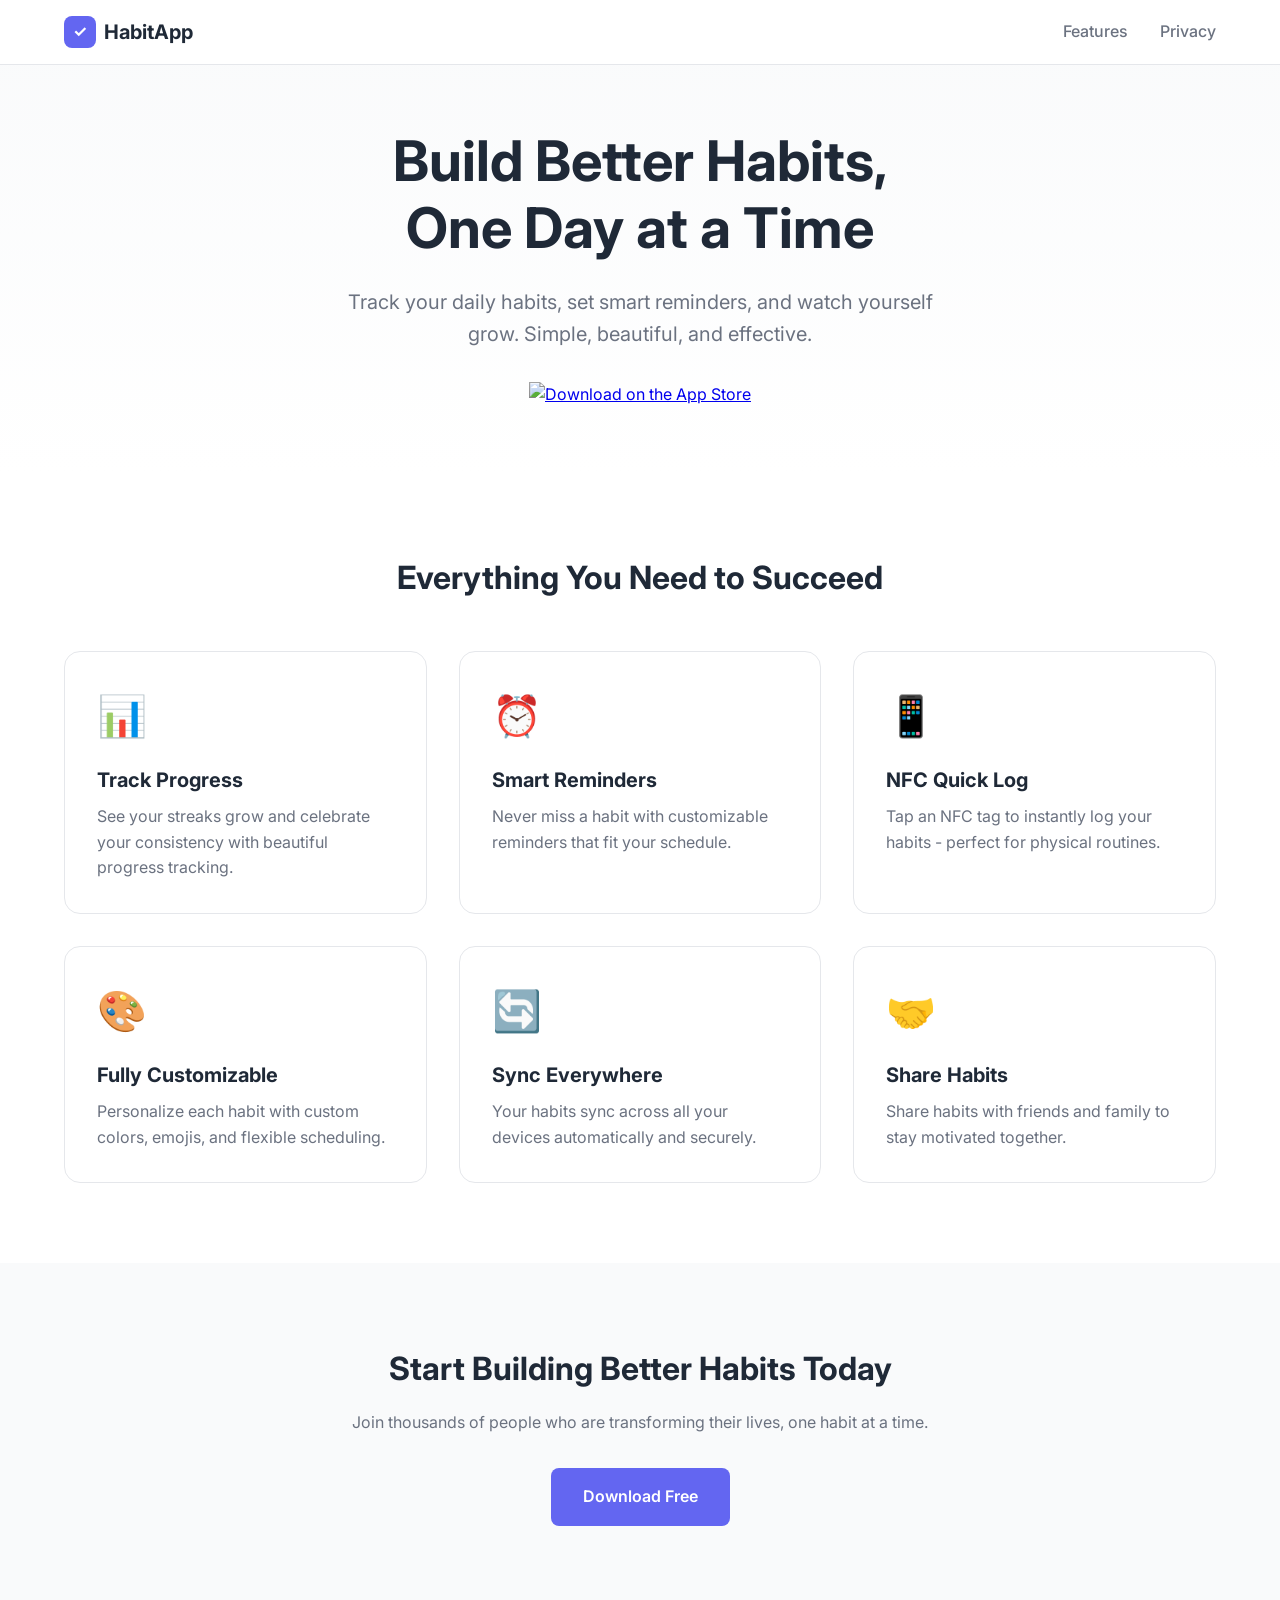
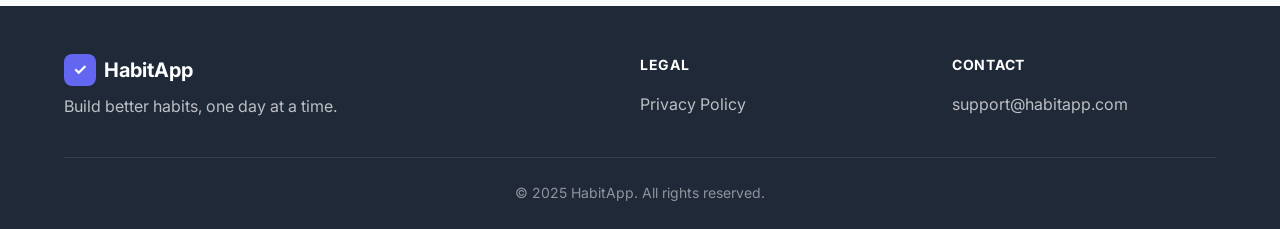
==== index.html @ f61e1944 "Add HabitApp website with privacy policy for App Store - Landing page with features and call-to-acti" ====
<!DOCTYPE html>
<html lang="en">
<head>
    <meta charset="UTF-8">
    <meta name="viewport" content="width=device-width, initial-scale=1.0">
    <meta name="description" content="HabitApp - Build better habits, one day at a time. Track your daily habits, set reminders, and achieve your goals.">
    <title>HabitApp - Build Better Habits</title>
    <link rel="stylesheet" href="styles.css">
    <link rel="preconnect" href="https://fonts.googleapis.com">
    <link rel="preconnect" href="https://fonts.gstatic.com" crossorigin>
    <link href="https://fonts.googleapis.com/css2?family=Inter:wght@400;500;600;700&display=swap" rel="stylesheet">
</head>
<body>
    <header>
        <nav class="container">
            <div class="logo">
                <span class="logo-icon">✓</span>
                <span class="logo-text">HabitApp</span>
            </div>
            <ul class="nav-links">
                <li><a href="#features">Features</a></li>
                <li><a href="privacy.html">Privacy</a></li>
            </ul>
        </nav>
    </header>

    <main>
        <section class="hero">
            <div class="container">
                <h1>Build Better Habits,<br>One Day at a Time</h1>
                <p class="hero-subtitle">Track your daily habits, set smart reminders, and watch yourself grow. Simple, beautiful, and effective.</p>
                <div class="app-badges">
                    <a href="#" class="app-badge">
                        <img src="https://developer.apple.com/assets/elements/badges/download-on-the-app-store.svg" alt="Download on the App Store">
                    </a>
                </div>
            </div>
        </section>

        <section id="features" class="features">
            <div class="container">
                <h2>Everything You Need to Succeed</h2>
                <div class="features-grid">
                    <div class="feature-card">
                        <div class="feature-icon">📊</div>
                        <h3>Track Progress</h3>
                        <p>See your streaks grow and celebrate your consistency with beautiful progress tracking.</p>
                    </div>
                    <div class="feature-card">
                        <div class="feature-icon">⏰</div>
                        <h3>Smart Reminders</h3>
                        <p>Never miss a habit with customizable reminders that fit your schedule.</p>
                    </div>
                    <div class="feature-card">
                        <div class="feature-icon">📱</div>
                        <h3>NFC Quick Log</h3>
                        <p>Tap an NFC tag to instantly log your habits - perfect for physical routines.</p>
                    </div>
                    <div class="feature-card">
                        <div class="feature-icon">🎨</div>
                        <h3>Fully Customizable</h3>
                        <p>Personalize each habit with custom colors, emojis, and flexible scheduling.</p>
                    </div>
                    <div class="feature-card">
                        <div class="feature-icon">🔄</div>
                        <h3>Sync Everywhere</h3>
                        <p>Your habits sync across all your devices automatically and securely.</p>
                    </div>
                    <div class="feature-card">
                        <div class="feature-icon">🤝</div>
                        <h3>Share Habits</h3>
                        <p>Share habits with friends and family to stay motivated together.</p>
                    </div>
                </div>
            </div>
        </section>

        <section class="cta">
            <div class="container">
                <h2>Start Building Better Habits Today</h2>
                <p>Join thousands of people who are transforming their lives, one habit at a time.</p>
                <a href="#" class="cta-button">Download Free</a>
            </div>
        </section>
    </main>

    <footer>
        <div class="container">
            <div class="footer-content">
                <div class="footer-brand">
                    <div class="logo">
                        <span class="logo-icon">✓</span>
                        <span class="logo-text">HabitApp</span>
                    </div>
                    <p>Build better habits, one day at a time.</p>
                </div>
                <div class="footer-links">
                    <h4>Legal</h4>
                    <ul>
                        <li><a href="privacy.html">Privacy Policy</a></li>
                    </ul>
                </div>
                <div class="footer-links">
                    <h4>Contact</h4>
                    <ul>
                        <li><a href="mailto:support@habitapp.com">support@habitapp.com</a></li>
                    </ul>
                </div>
            </div>
            <div class="footer-bottom">
                <p>&copy; 2025 HabitApp. All rights reserved.</p>
            </div>
        </div>
    </footer>
</body>
</html>
---- styles.css ----
/* Reset and base styles */
*, *::before, *::after {
    box-sizing: border-box;
    margin: 0;
    padding: 0;
}

:root {
    --primary-color: #6366f1;
    --primary-dark: #4f46e5;
    --text-color: #1f2937;
    --text-light: #6b7280;
    --background: #ffffff;
    --background-alt: #f9fafb;
    --border-color: #e5e7eb;
    --success-color: #10b981;
}

html {
    scroll-behavior: smooth;
}

body {
    font-family: 'Inter', -apple-system, BlinkMacSystemFont, 'Segoe UI', Roboto, sans-serif;
    line-height: 1.6;
    color: var(--text-color);
    background: var(--background);
}

.container {
    max-width: 1200px;
    margin: 0 auto;
    padding: 0 1.5rem;
}

/* Header */
header {
    position: fixed;
    top: 0;
    left: 0;
    right: 0;
    background: rgba(255, 255, 255, 0.95);
    backdrop-filter: blur(10px);
    border-bottom: 1px solid var(--border-color);
    z-index: 1000;
}

header nav {
    display: flex;
    justify-content: space-between;
    align-items: center;
    height: 4rem;
}

.logo {
    display: flex;
    align-items: center;
    gap: 0.5rem;
    font-weight: 700;
    font-size: 1.25rem;
}

.logo-icon {
    display: flex;
    align-items: center;
    justify-content: center;
    width: 2rem;
    height: 2rem;
    background: var(--primary-color);
    color: white;
    border-radius: 0.5rem;
    font-size: 1rem;
}

.nav-links {
    display: flex;
    list-style: none;
    gap: 2rem;
}

.nav-links a {
    text-decoration: none;
    color: var(--text-light);
    font-weight: 500;
    transition: color 0.2s;
}

.nav-links a:hover,
.nav-links a.active {
    color: var(--primary-color);
}

/* Hero Section */
.hero {
    padding: 8rem 0 4rem;
    text-align: center;
    background: linear-gradient(180deg, var(--background-alt) 0%, var(--background) 100%);
}

.hero h1 {
    font-size: clamp(2.5rem, 5vw, 3.5rem);
    font-weight: 700;
    line-height: 1.2;
    margin-bottom: 1.5rem;
    color: var(--text-color);
}

.hero-subtitle {
    font-size: 1.25rem;
    color: var(--text-light);
    max-width: 600px;
    margin: 0 auto 2rem;
}

.app-badges {
    display: flex;
    justify-content: center;
    gap: 1rem;
    flex-wrap: wrap;
}

.app-badge img {
    height: 50px;
    transition: transform 0.2s;
}

.app-badge:hover img {
    transform: scale(1.05);
}

/* Features Section */
.features {
    padding: 5rem 0;
}

.features h2 {
    text-align: center;
    font-size: 2rem;
    margin-bottom: 3rem;
}

.features-grid {
    display: grid;
    grid-template-columns: repeat(auto-fit, minmax(300px, 1fr));
    gap: 2rem;
}

.feature-card {
    padding: 2rem;
    background: var(--background);
    border: 1px solid var(--border-color);
    border-radius: 1rem;
    transition: box-shadow 0.2s, transform 0.2s;
}

.feature-card:hover {
    box-shadow: 0 10px 40px rgba(0, 0, 0, 0.1);
    transform: translateY(-2px);
}

.feature-icon {
    font-size: 2.5rem;
    margin-bottom: 1rem;
}

.feature-card h3 {
    font-size: 1.25rem;
    margin-bottom: 0.5rem;
}

.feature-card p {
    color: var(--text-light);
}

/* CTA Section */
.cta {
    padding: 5rem 0;
    text-align: center;
    background: var(--background-alt);
}

.cta h2 {
    font-size: 2rem;
    margin-bottom: 1rem;
}

.cta p {
    color: var(--text-light);
    margin-bottom: 2rem;
}

.cta-button {
    display: inline-block;
    padding: 1rem 2rem;
    background: var(--primary-color);
    color: white;
    text-decoration: none;
    border-radius: 0.5rem;
    font-weight: 600;
    transition: background 0.2s, transform 0.2s;
}

.cta-button:hover {
    background: var(--primary-dark);
    transform: translateY(-2px);
}

/* Footer */
footer {
    padding: 3rem 0 1.5rem;
    background: var(--text-color);
    color: white;
}

.footer-content {
    display: grid;
    grid-template-columns: 2fr 1fr 1fr;
    gap: 3rem;
    margin-bottom: 2rem;
}

.footer-brand p {
    color: rgba(255, 255, 255, 0.7);
    margin-top: 0.5rem;
}

.footer-brand .logo {
    color: white;
}

.footer-brand .logo-icon {
    background: var(--primary-color);
}

.footer-links h4 {
    margin-bottom: 1rem;
    font-size: 0.875rem;
    text-transform: uppercase;
    letter-spacing: 0.05em;
}

.footer-links ul {
    list-style: none;
}

.footer-links li {
    margin-bottom: 0.5rem;
}

.footer-links a {
    color: rgba(255, 255, 255, 0.7);
    text-decoration: none;
    transition: color 0.2s;
}

.footer-links a:hover {
    color: white;
}

.footer-bottom {
    padding-top: 1.5rem;
    border-top: 1px solid rgba(255, 255, 255, 0.1);
    text-align: center;
    color: rgba(255, 255, 255, 0.5);
    font-size: 0.875rem;
}

/* Privacy Page */
.privacy-page {
    padding: 6rem 0 4rem;
}

.privacy-content {
    max-width: 800px;
    margin: 0 auto;
}

.privacy-content h1 {
    font-size: 2.5rem;
    margin-bottom: 0.5rem;
}

.privacy-content .last-updated {
    color: var(--text-light);
    margin-bottom: 2rem;
}

.privacy-content section {
    margin-bottom: 2rem;
}

.privacy-content h2 {
    font-size: 1.5rem;
    margin-bottom: 1rem;
    padding-top: 1rem;
    border-top: 1px solid var(--border-color);
}

.privacy-content h2:first-of-type {
    border-top: none;
}

.privacy-content h3 {
    font-size: 1.125rem;
    margin: 1.5rem 0 0.75rem;
    color: var(--text-color);
}

.privacy-content p {
    margin-bottom: 1rem;
    color: var(--text-light);
}

.privacy-content ul,
.privacy-content ol {
    margin-bottom: 1rem;
    padding-left: 1.5rem;
    color: var(--text-light);
}

.privacy-content li {
    margin-bottom: 0.5rem;
}

.privacy-content a {
    color: var(--primary-color);
    text-decoration: none;
}

.privacy-content a:hover {
    text-decoration: underline;
}

.privacy-content hr {
    margin: 2rem 0;
    border: none;
    border-top: 1px solid var(--border-color);
}

.privacy-content .agreement-notice {
    font-style: italic;
    text-align: center;
    color: var(--text-light);
}

/* Responsive */
@media (max-width: 768px) {
    .footer-content {
        grid-template-columns: 1fr;
        gap: 2rem;
        text-align: center;
    }

    .footer-brand .logo {
        justify-content: center;
    }

    .nav-links {
        gap: 1rem;
    }

    .features-grid {
        grid-template-columns: 1fr;
    }
}
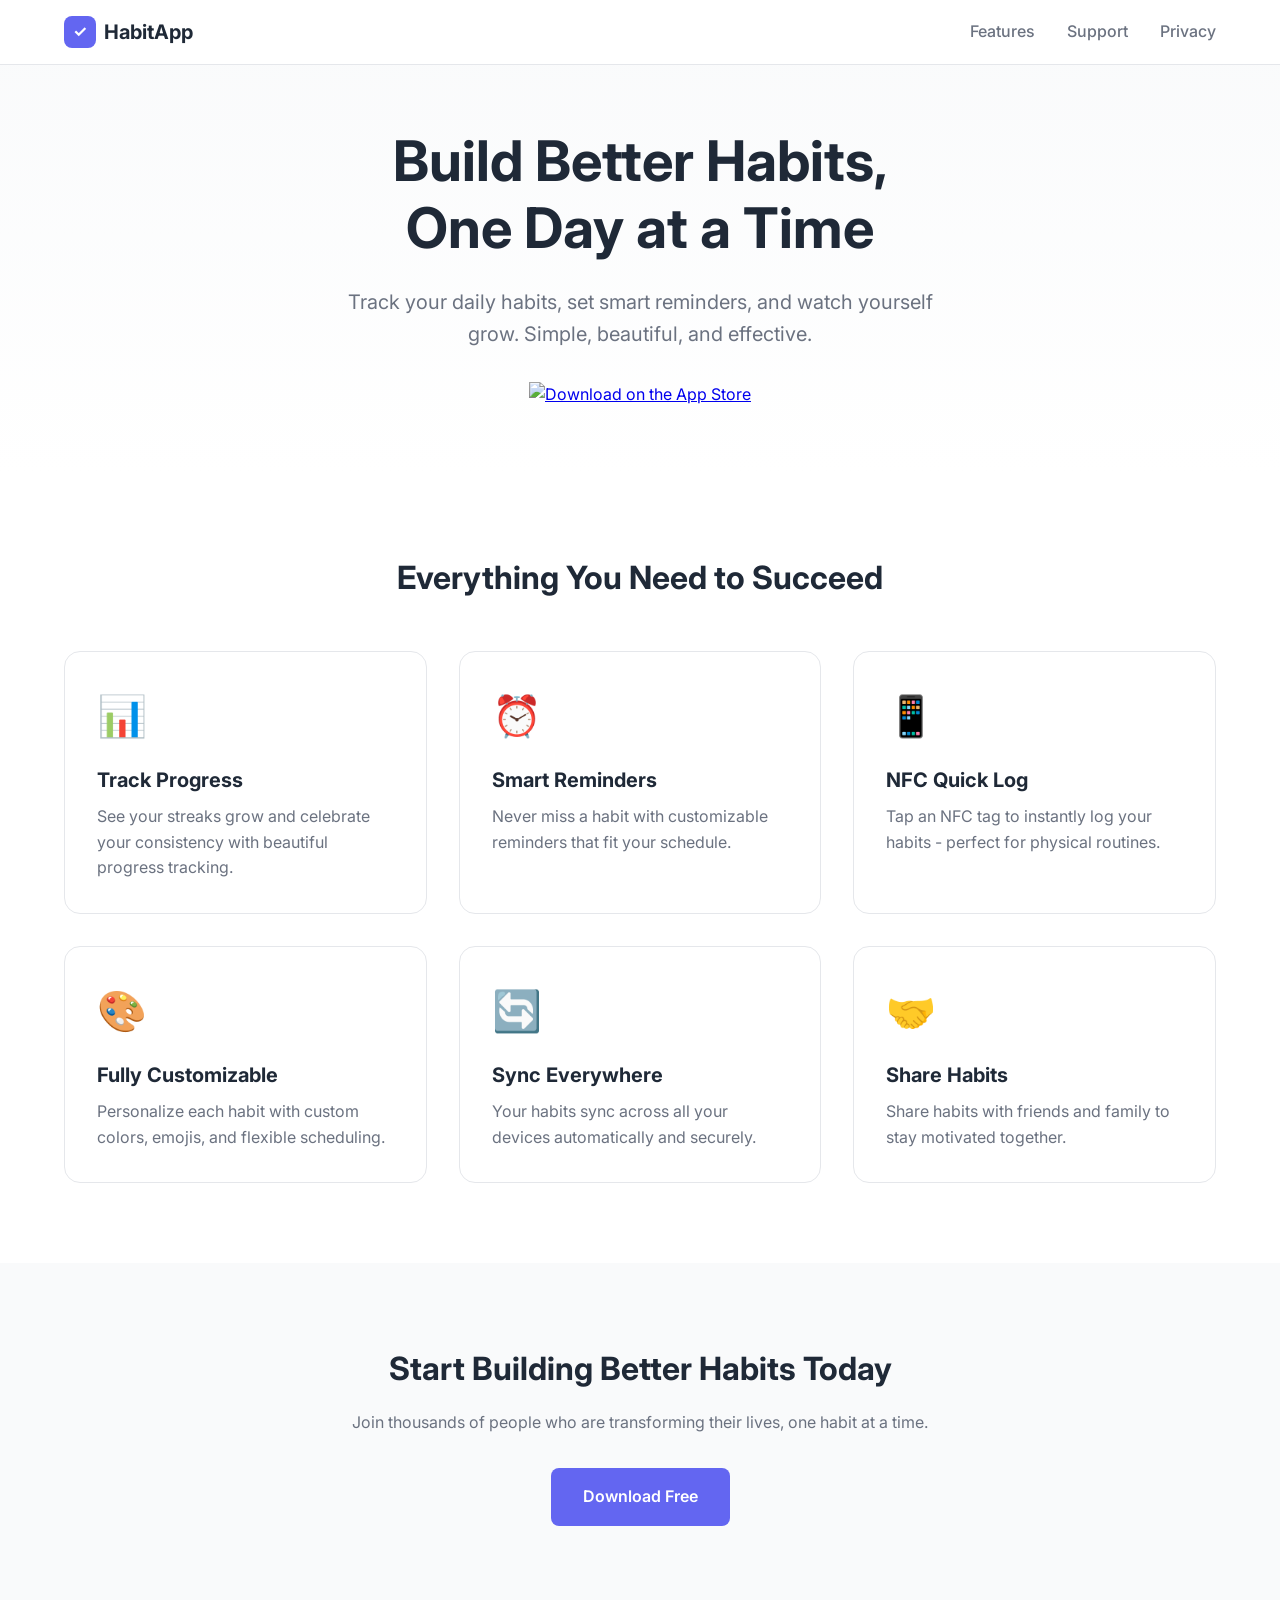
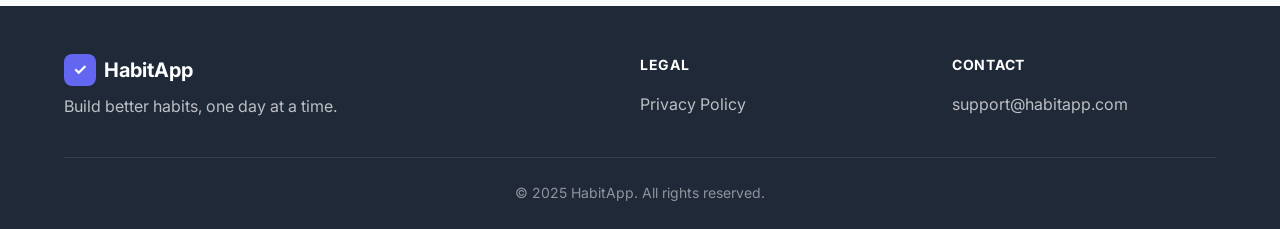
==== commit fb95721c: "Add support page for App Store submission - Support page with FAQ and contact information - Updated " ====
--- a/index.html
+++ b/index.html
@@ -19,6 +19,7 @@
             </div>
             <ul class="nav-links">
                 <li><a href="#features">Features</a></li>
+                <li><a href="support.html">Support</a></li>
                 <li><a href="privacy.html">Privacy</a></li>
             </ul>
         </nav>
--- a/styles.css
+++ b/styles.css
@@ -343,6 +343,125 @@
     color: var(--text-light);
 }
 
+/* Support Page */
+.support-page {
+    padding: 6rem 0 4rem;
+}
+
+.support-content {
+    max-width: 800px;
+    margin: 0 auto;
+}
+
+.support-content h1 {
+    font-size: 2.5rem;
+    margin-bottom: 0.5rem;
+}
+
+.support-intro {
+    font-size: 1.125rem;
+    color: var(--text-light);
+    margin-bottom: 3rem;
+}
+
+.contact-section {
+    background: var(--background-alt);
+    padding: 2rem;
+    border-radius: 1rem;
+    text-align: center;
+    margin-bottom: 3rem;
+}
+
+.contact-section h2 {
+    margin-bottom: 1rem;
+}
+
+.contact-section p {
+    color: var(--text-light);
+    margin-bottom: 1rem;
+}
+
+.contact-button {
+    display: inline-block;
+    padding: 0.875rem 2rem;
+    background: var(--primary-color);
+    color: white;
+    text-decoration: none;
+    border-radius: 0.5rem;
+    font-weight: 600;
+    transition: background 0.2s, transform 0.2s;
+    margin-bottom: 1rem;
+}
+
+.contact-button:hover {
+    background: var(--primary-dark);
+    transform: translateY(-2px);
+}
+
+.response-time {
+    font-size: 0.875rem;
+    color: var(--text-light);
+    margin-bottom: 0 !important;
+}
+
+.faq-section {
+    margin-bottom: 3rem;
+}
+
+.faq-section h2 {
+    margin-bottom: 1.5rem;
+}
+
+.faq-item {
+    padding: 1.5rem 0;
+    border-bottom: 1px solid var(--border-color);
+}
+
+.faq-item:last-child {
+    border-bottom: none;
+}
+
+.faq-item h3 {
+    font-size: 1.125rem;
+    margin-bottom: 0.5rem;
+    color: var(--text-color);
+}
+
+.faq-item p {
+    color: var(--text-light);
+    margin: 0;
+}
+
+.faq-item a {
+    color: var(--primary-color);
+    text-decoration: none;
+}
+
+.faq-item a:hover {
+    text-decoration: underline;
+}
+
+.links-section h2 {
+    margin-bottom: 1rem;
+}
+
+.links-section ul {
+    list-style: none;
+}
+
+.links-section li {
+    margin-bottom: 0.5rem;
+}
+
+.links-section a {
+    color: var(--primary-color);
+    text-decoration: none;
+}
+
+.links-section a:hover {
+    text-decoration: underline;
+}
+
 /* Responsive */
 @media (max-width: 768px) {
     .footer-content {
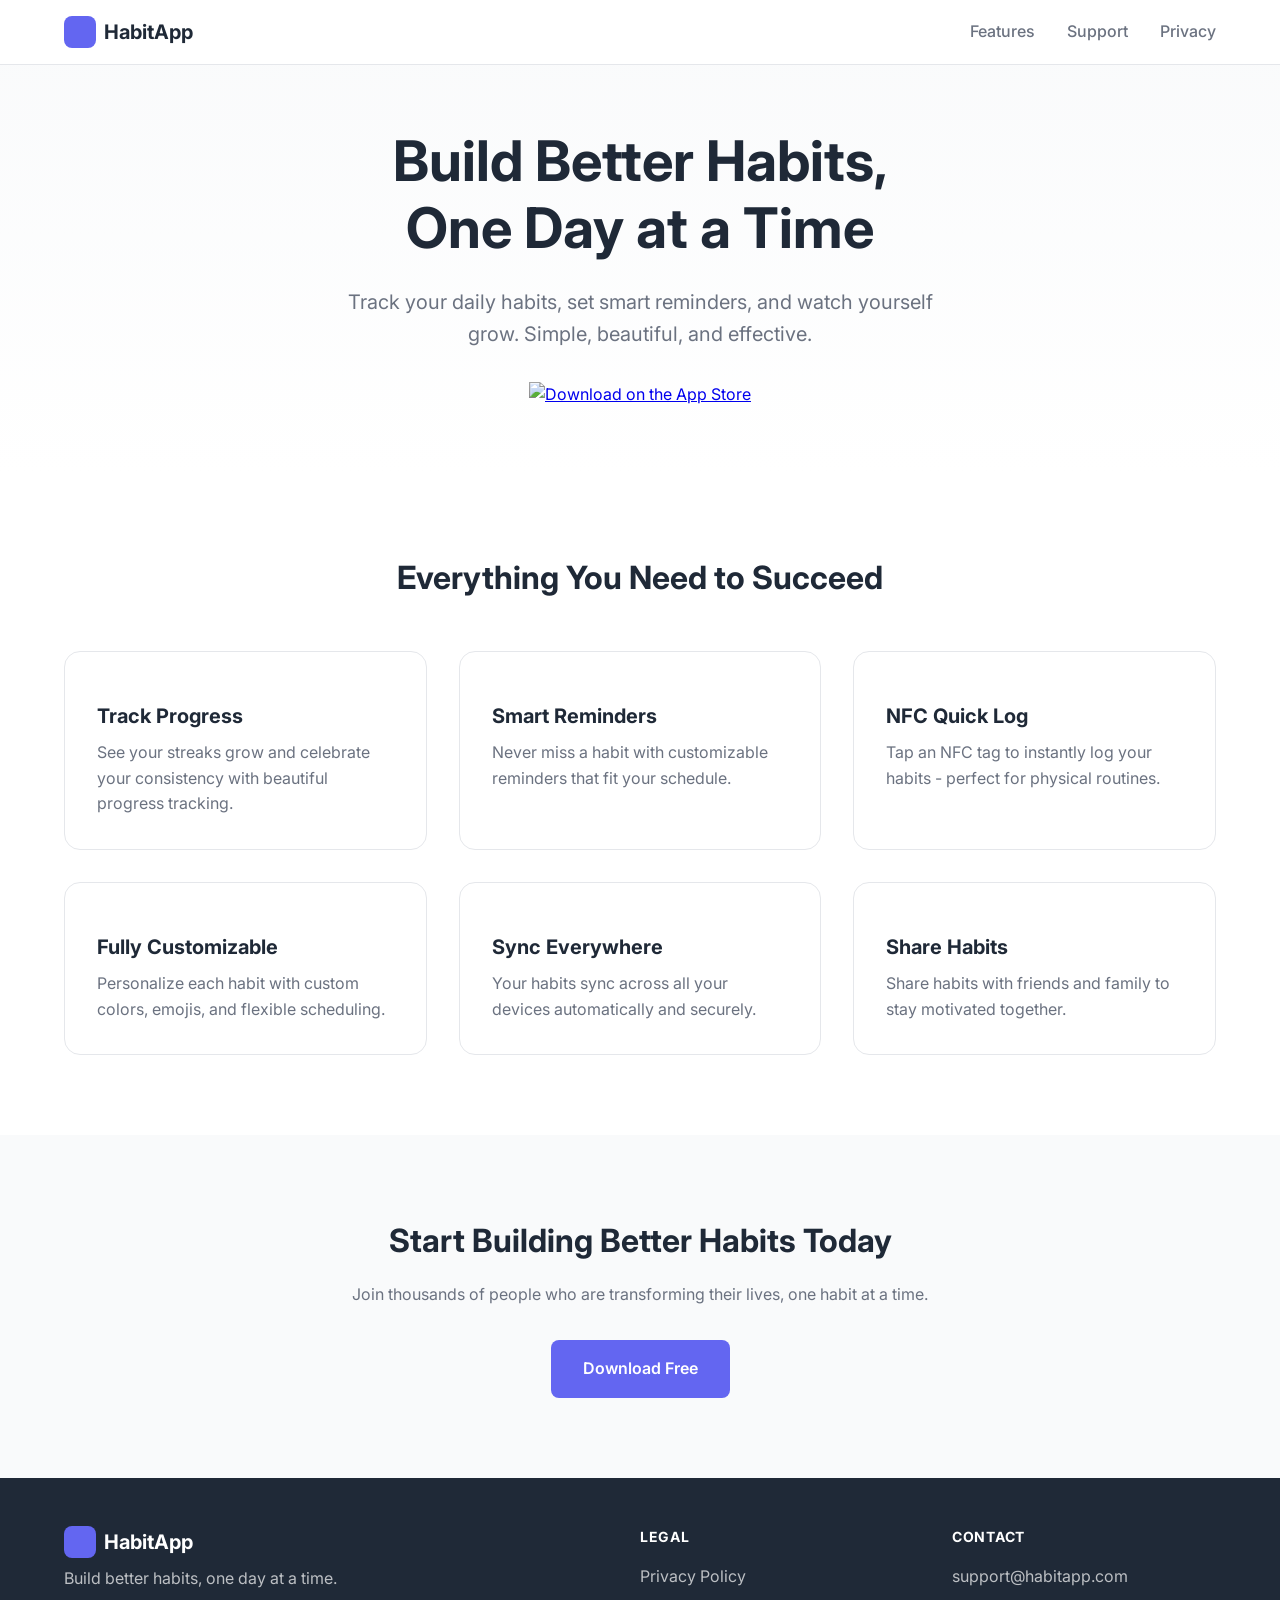
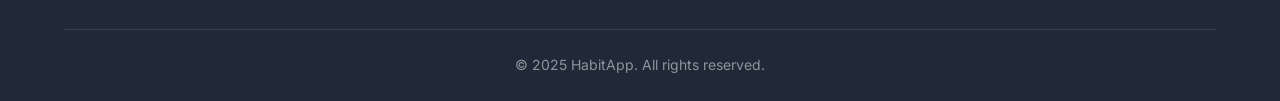
==== commit 94dca525: "Link real App Store URL and replace emoji icons with Ionicons Points download links to the live App " ====
--- a/index.html
+++ b/index.html
@@ -9,12 +9,14 @@
     <link rel="preconnect" href="https://fonts.googleapis.com">
     <link rel="preconnect" href="https://fonts.gstatic.com" crossorigin>
     <link href="https://fonts.googleapis.com/css2?family=Inter:wght@400;500;600;700&display=swap" rel="stylesheet">
+    <script type="module" src="https://unpkg.com/ionicons@7.1.0/dist/ionicons/ionicons.esm.js"></script>
+    <script nomodule src="https://unpkg.com/ionicons@7.1.0/dist/ionicons/ionicons.js"></script>
 </head>
 <body>
     <header>
         <nav class="container">
             <div class="logo">
-                <span class="logo-icon">✓</span>
+                <ion-icon name="checkmark-circle" class="logo-icon"></ion-icon>
                 <span class="logo-text">HabitApp</span>
             </div>
             <ul class="nav-links">
@@ -31,7 +33,7 @@
                 <h1>Build Better Habits,<br>One Day at a Time</h1>
                 <p class="hero-subtitle">Track your daily habits, set smart reminders, and watch yourself grow. Simple, beautiful, and effective.</p>
                 <div class="app-badges">
-                    <a href="#" class="app-badge">
+                    <a href="https://apps.apple.com/us/app/habitapp-nfc/id6757717491" class="app-badge">
                         <img src="https://developer.apple.com/assets/elements/badges/download-on-the-app-store.svg" alt="Download on the App Store">
                     </a>
                 </div>
@@ -43,32 +45,32 @@
                 <h2>Everything You Need to Succeed</h2>
                 <div class="features-grid">
                     <div class="feature-card">
-                        <div class="feature-icon">📊</div>
+                        <ion-icon name="stats-chart-outline" class="feature-icon"></ion-icon>
                         <h3>Track Progress</h3>
                         <p>See your streaks grow and celebrate your consistency with beautiful progress tracking.</p>
                     </div>
                     <div class="feature-card">
-                        <div class="feature-icon">⏰</div>
+                        <ion-icon name="alarm-outline" class="feature-icon"></ion-icon>
                         <h3>Smart Reminders</h3>
                         <p>Never miss a habit with customizable reminders that fit your schedule.</p>
                     </div>
                     <div class="feature-card">
-                        <div class="feature-icon">📱</div>
+                        <ion-icon name="scan-outline" class="feature-icon"></ion-icon>
                         <h3>NFC Quick Log</h3>
                         <p>Tap an NFC tag to instantly log your habits - perfect for physical routines.</p>
                     </div>
                     <div class="feature-card">
-                        <div class="feature-icon">🎨</div>
+                        <ion-icon name="color-palette-outline" class="feature-icon"></ion-icon>
                         <h3>Fully Customizable</h3>
                         <p>Personalize each habit with custom colors, emojis, and flexible scheduling.</p>
                     </div>
                     <div class="feature-card">
-                        <div class="feature-icon">🔄</div>
+                        <ion-icon name="sync-outline" class="feature-icon"></ion-icon>
                         <h3>Sync Everywhere</h3>
                         <p>Your habits sync across all your devices automatically and securely.</p>
                     </div>
                     <div class="feature-card">
-                        <div class="feature-icon">🤝</div>
+                        <ion-icon name="people-outline" class="feature-icon"></ion-icon>
                         <h3>Share Habits</h3>
                         <p>Share habits with friends and family to stay motivated together.</p>
                     </div>
@@ -80,7 +82,7 @@
             <div class="container">
                 <h2>Start Building Better Habits Today</h2>
                 <p>Join thousands of people who are transforming their lives, one habit at a time.</p>
-                <a href="#" class="cta-button">Download Free</a>
+                <a href="https://apps.apple.com/us/app/habitapp-nfc/id6757717491" class="cta-button">Download Free</a>
             </div>
         </section>
     </main>
@@ -90,7 +92,7 @@
             <div class="footer-content">
                 <div class="footer-brand">
                     <div class="logo">
-                        <span class="logo-icon">✓</span>
+                        <ion-icon name="checkmark-circle" class="logo-icon"></ion-icon>
                         <span class="logo-text">HabitApp</span>
                     </div>
                     <p>Build better habits, one day at a time.</p>
--- a/styles.css
+++ b/styles.css
@@ -69,7 +69,7 @@
     background: var(--primary-color);
     color: white;
     border-radius: 0.5rem;
-    font-size: 1rem;
+    font-size: 1.25rem;
 }
 
 .nav-links {
@@ -159,7 +159,9 @@
 }
 
 .feature-icon {
+    display: block;
     font-size: 2.5rem;
+    color: var(--primary-color);
     margin-bottom: 1rem;
 }
 
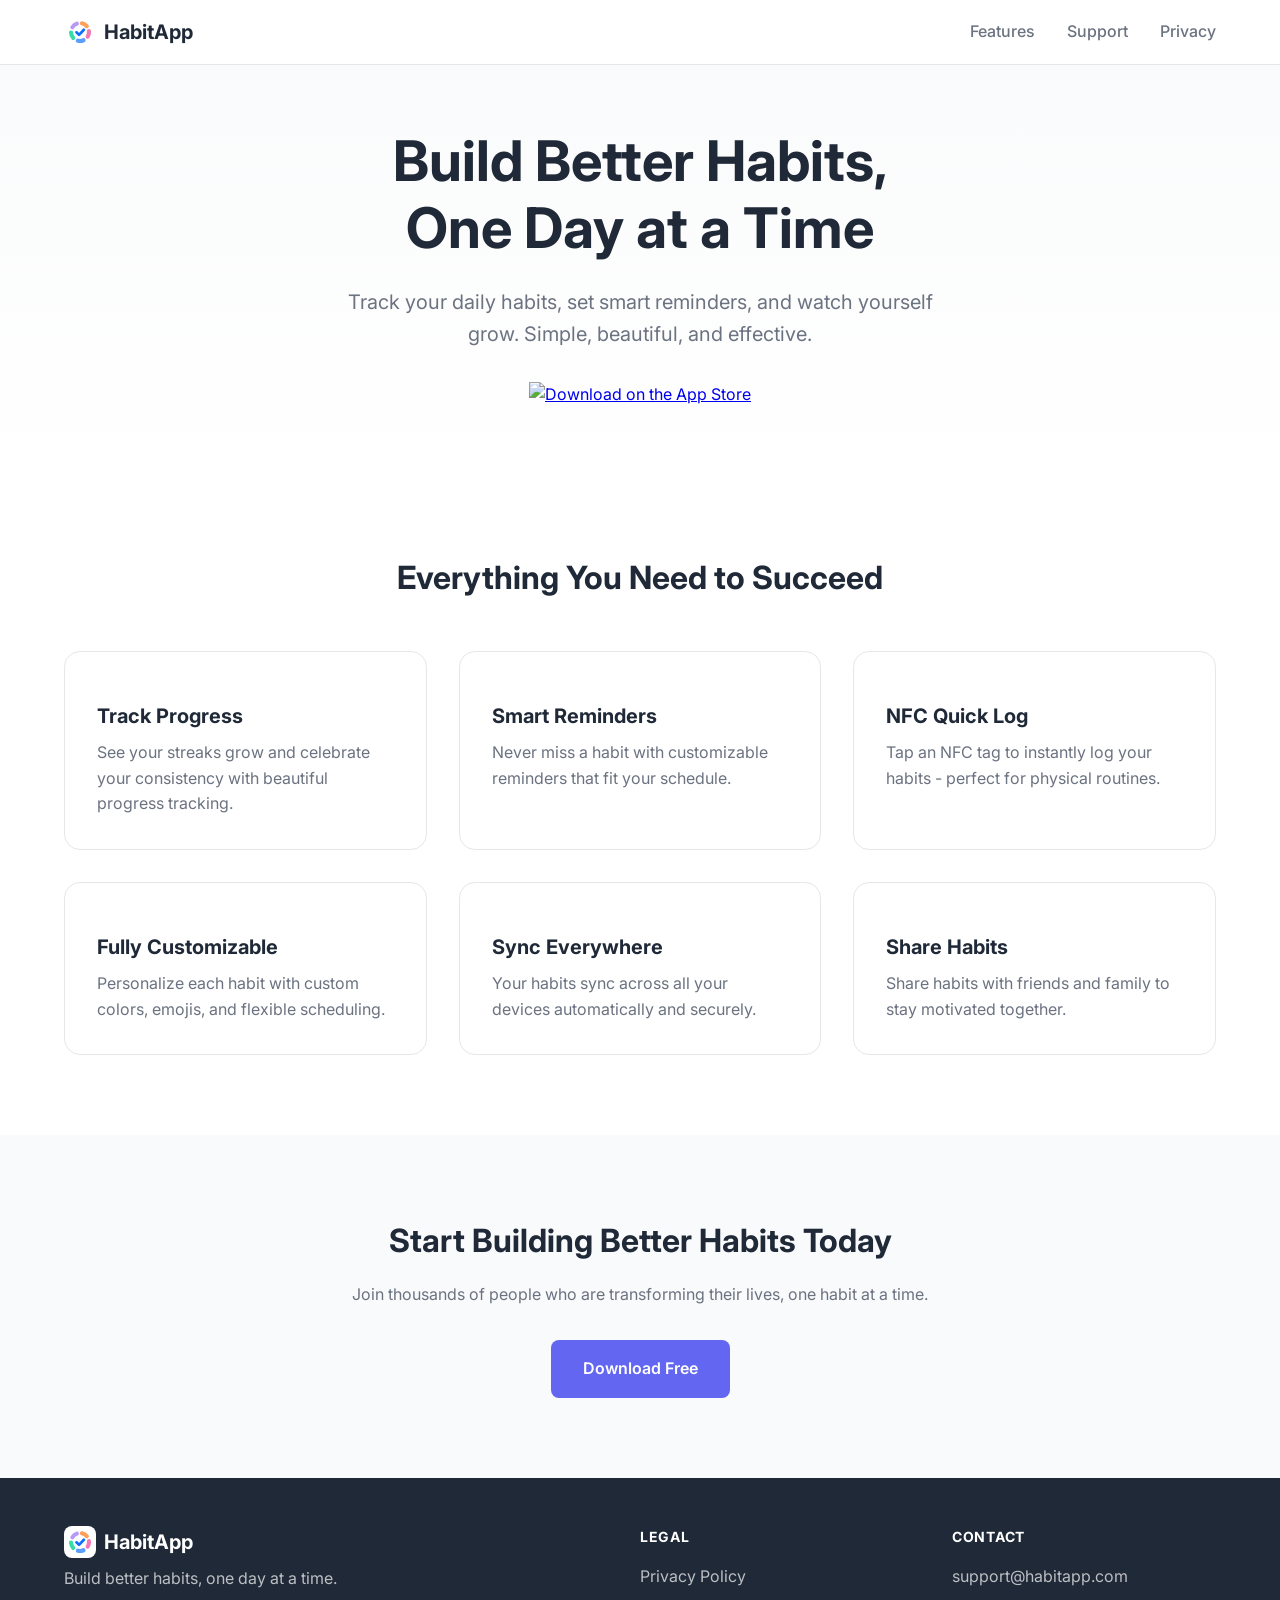
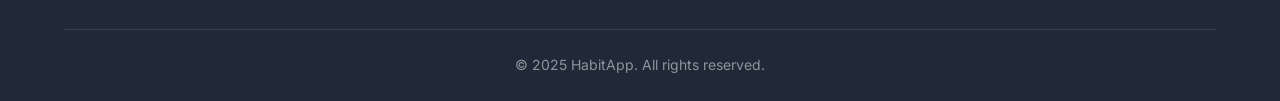
==== commit 7f3c557d: "Replace logo icons with real app icon artwork Swap the generic ion-icon glyph for the actual app ico" ====
--- a/index.html
+++ b/index.html
@@ -16,7 +16,7 @@
     <header>
         <nav class="container">
             <div class="logo">
-                <ion-icon name="checkmark-circle" class="logo-icon"></ion-icon>
+                <span class="logo-icon"><img src="assets/habits-icon.svg" alt="HabitApp logo"></span>
                 <span class="logo-text">HabitApp</span>
             </div>
             <ul class="nav-links">
@@ -92,7 +92,7 @@
             <div class="footer-content">
                 <div class="footer-brand">
                     <div class="logo">
-                        <ion-icon name="checkmark-circle" class="logo-icon"></ion-icon>
+                        <span class="logo-icon"><img src="assets/habits-icon.svg" alt="HabitApp logo"></span>
                         <span class="logo-text">HabitApp</span>
                     </div>
                     <p>Build better habits, one day at a time.</p>
--- a/styles.css
+++ b/styles.css
@@ -66,10 +66,15 @@
     justify-content: center;
     width: 2rem;
     height: 2rem;
-    background: var(--primary-color);
-    color: white;
     border-radius: 0.5rem;
-    font-size: 1.25rem;
+    overflow: hidden;
+}
+
+.logo-icon img {
+    width: 100%;
+    height: 100%;
+    object-fit: cover;
+    display: block;
 }
 
 .nav-links {
@@ -228,10 +233,6 @@
 
 .footer-brand .logo {
     color: white;
-}
-
-.footer-brand .logo-icon {
-    background: var(--primary-color);
 }
 
 .footer-links h4 {
